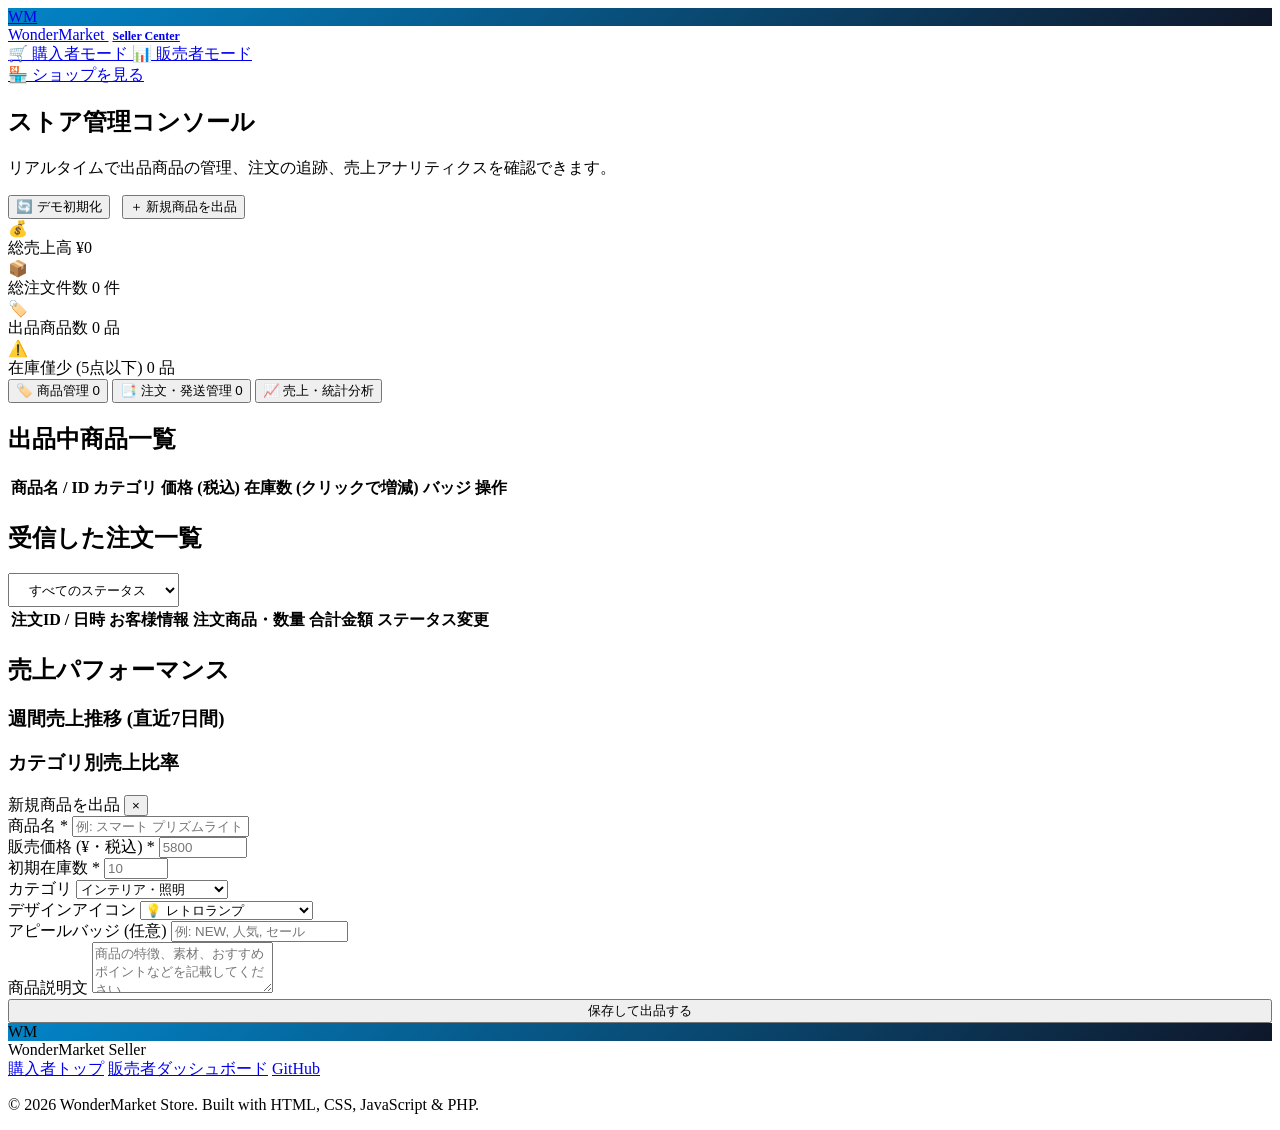
==== seller.html @ f1e98835 "Add files via upload" ====
<!DOCTYPE html>
<html lang="ja">
<head>
  <meta charset="UTF-8">
  <meta name="viewport" content="width=device-width, initial-scale=1.0">
  <title>WonderMarket | 販売者・ストア管理ダッシュボード</title>
  <link rel="stylesheet" href="css/style.css">
  <link rel="stylesheet" href="css/seller.css">
</head>
<body>

  <!-- サイト共通ヘッダー -->
  <header class="site-header">
    <div class="header-container">
      <a href="seller.html" class="brand-logo">
        <div class="brand-icon" style="background: linear-gradient(135deg, #0284c7, #0f172a);">WM</div>
        <span>WonderMarket <span style="font-size:0.75rem; font-weight:600; color:var(--text-muted); padding-left:4px;">Seller Center</span></span>
      </a>

      <!-- ユーザーロール切替 (購入者 / 販売者) -->
      <div class="mode-switcher" title="表示モードを切り替え">
        <a href="buyer.html" class="mode-btn">
          🛒 <span>購入者モード</span>
        </a>
        <a href="seller.html" class="mode-btn active seller">
          📊 <span>販売者モード</span>
        </a>
      </div>

      <div class="header-actions">
        <a href="buyer.html" class="btn btn-outline btn-sm">
          🏪 ショップを見る
        </a>
      </div>
    </div>
  </header>

  <main class="seller-container">
    <!-- 販売者バナー -->
    <section class="seller-header-banner">
      <div class="seller-banner-info">
        <h1>ストア管理コンソール</h1>
        <p>リアルタイムで出品商品の管理、注文の追跡、売上アナリティクスを確認できます。</p>
      </div>
      <div style="display:flex; gap:0.75rem; align-items:center;">
        <button type="button" class="btn btn-secondary btn-sm" id="btn-reset-demo" title="初期データに戻す">
          🔄 デモ初期化
        </button>
        <button type="button" class="btn btn-primary" id="btn-add-product">
          ＋ 新規商品を出品
        </button>
      </div>
    </section>

    <!-- KPIサマリーカード -->
    <section class="stats-grid">
      <div class="stat-card">
        <div class="stat-icon revenue">💰</div>
        <div class="stat-details">
          <span class="stat-label">総売上高</span>
          <span class="stat-value" id="kpi-total-sales">¥0</span>
        </div>
      </div>

      <div class="stat-card">
        <div class="stat-icon orders">📦</div>
        <div class="stat-details">
          <span class="stat-label">総注文件数</span>
          <span class="stat-value" id="kpi-order-count">0 件</span>
        </div>
      </div>

      <div class="stat-card">
        <div class="stat-icon products">🏷️</div>
        <div class="stat-details">
          <span class="stat-label">出品商品数</span>
          <span class="stat-value" id="kpi-product-count">0 品</span>
        </div>
      </div>

      <div class="stat-card">
        <div class="stat-icon alert">⚠️</div>
        <div class="stat-details">
          <span class="stat-label">在庫僅少 (5点以下)</span>
          <span class="stat-value" id="kpi-low-stock-count">0 品</span>
        </div>
      </div>
    </section>

    <!-- タブ切り替えバー -->
    <nav class="seller-tabs-nav">
      <button type="button" class="seller-tab-btn active" data-tab="products">
        🏷️ 商品管理 <span class="tab-badge" id="tab-badge-products">0</span>
      </button>
      <button type="button" class="seller-tab-btn" data-tab="orders">
        📑 注文・発送管理 <span class="tab-badge" id="tab-badge-orders">0</span>
      </button>
      <button type="button" class="seller-tab-btn" data-tab="analytics">
        📈 売上・統計分析
      </button>
    </nav>

    <!-- タブ1: 商品管理 -->
    <section class="tab-panel active" id="tab-panel-products">
      <div class="panel-header">
        <h2 class="panel-title">出品中商品一覧</h2>
      </div>

      <div class="table-card">
        <div class="table-responsive">
          <table class="data-table">
            <thead>
              <tr>
                <th>商品名 / ID</th>
                <th>カテゴリ</th>
                <th>価格 (税込)</th>
                <th>在庫数 (クリックで増減)</th>
                <th>バッジ</th>
                <th>操作</th>
              </tr>
            </thead>
            <tbody id="seller-products-tbody">
              <!-- 動的生成 -->
            </tbody>
          </table>
        </div>
      </div>
    </section>

    <!-- タブ2: 注文管理 -->
    <section class="tab-panel" id="tab-panel-orders">
      <div class="panel-header">
        <h2 class="panel-title">受信した注文一覧</h2>
        <div>
          <select id="order-filter-status" class="sort-select" style="padding:0.45rem 1rem;">
            <option value="all">すべてのステータス</option>
            <option value="pending">⏳ 注文受付</option>
            <option value="processing">📦 準備中</option>
            <option value="shipped">🚚 発送済み</option>
            <option value="cancelled">❌ キャンセル</option>
          </select>
        </div>
      </div>

      <div class="table-card">
        <div class="table-responsive">
          <table class="data-table">
            <thead>
              <tr>
                <th>注文ID / 日時</th>
                <th>お客様情報</th>
                <th>注文商品・数量</th>
                <th>合計金額</th>
                <th>ステータス変更</th>
              </tr>
            </thead>
            <tbody id="seller-orders-tbody">
              <!-- 動的生成 -->
            </tbody>
          </table>
        </div>
      </div>
    </section>

    <!-- タブ3: 売上分析 -->
    <section class="tab-panel" id="tab-panel-analytics">
      <div class="panel-header">
        <h2 class="panel-title">売上パフォーマンス</h2>
      </div>

      <div class="analytics-grid">
        <div class="chart-card">
          <h3>週間売上推移 (直近7日間)</h3>
          <div class="bar-chart" id="sales-bar-chart">
            <!-- 動的生成 -->
          </div>
        </div>

        <div class="chart-card">
          <h3>カテゴリ別売上比率</h3>
          <div class="category-pie-list" id="category-stats-list">
            <!-- 動的生成 -->
          </div>
        </div>
      </div>
    </section>
  </main>

  <!-- 商品登録・編集モーダル -->
  <div class="modal-overlay" id="product-form-modal">
    <div class="modal-card">
      <div class="modal-header">
        <span class="modal-title" id="form-modal-title">新規商品を出品</span>
        <button class="modal-close-btn" id="modal-product-close">&times;</button>
      </div>
      <form id="product-form">
        <input type="hidden" id="form-prod-id">
        <div class="modal-body">
          <div class="checkout-form">
            <div class="form-group">
              <label class="form-label" for="form-prod-name">商品名 <span style="color:var(--danger)">*</span></label>
              <input type="text" id="form-prod-name" class="form-input" placeholder="例: スマート プリズムライト" required>
            </div>

            <div class="form-grid">
              <div class="form-group">
                <label class="form-label" for="form-prod-price">販売価格 (¥・税込) <span style="color:var(--danger)">*</span></label>
                <input type="number" id="form-prod-price" class="form-input" min="100" max="1000000" placeholder="5800" required>
              </div>
              <div class="form-group">
                <label class="form-label" for="form-prod-stock">初期在庫数 <span style="color:var(--danger)">*</span></label>
                <input type="number" id="form-prod-stock" class="form-input" min="0" max="9999" placeholder="10" required>
              </div>
            </div>

            <div class="form-grid">
              <div class="form-group">
                <label class="form-label" for="form-prod-category">カテゴリ</label>
                <select id="form-prod-category" class="form-input">
                  <option value="interior">インテリア・照明</option>
                  <option value="gadget">デジタル・ガジェット</option>
                  <option value="daily">日用品・キッチン</option>
                  <option value="fashion">ファッション・雑貨</option>
                </select>
              </div>
              <div class="form-group">
                <label class="form-label" for="form-prod-image">デザインアイコン</label>
                <select id="form-prod-image" class="form-input">
                  <option value="lamp">💡 レトロランプ</option>
                  <option value="plant">🌱 浮遊プラント</option>
                  <option value="sound">📻 サウンドマシン</option>
                  <option value="tumbler">🥤 チタンタンブラー</option>
                  <option value="keyboard">⌨️ 蓄光キーボード</option>
                  <option value="diffuser">🌸 アロマディフューザー</option>
                  <option value="wallet">👛 本革ウォレット</option>
                  <option value="poster">🖼️ ホログラムポスター</option>
                </select>
              </div>
            </div>

            <div class="form-group">
              <label class="form-label" for="form-prod-badge">アピールバッジ (任意)</label>
              <input type="text" id="form-prod-badge" class="form-input" placeholder="例: NEW, 人気, セール">
            </div>

            <div class="form-group">
              <label class="form-label" for="form-prod-desc">商品説明文</label>
              <textarea id="form-prod-desc" class="form-input" rows="3" placeholder="商品の特徴、素材、おすすめポイントなどを記載してください。"></textarea>
            </div>
          </div>
        </div>
        <div class="modal-footer">
          <button type="submit" class="btn btn-primary" style="width: 100%;">保存して出品する</button>
        </div>
      </form>
    </div>
  </div>

  <!-- フッター -->
  <footer class="site-footer">
    <div class="footer-container">
      <div class="footer-top">
        <div class="brand-logo">
          <div class="brand-icon" style="background: linear-gradient(135deg, #0284c7, #0f172a);">WM</div>
          <span>WonderMarket Seller</span>
        </div>
        <div class="footer-links">
          <a href="buyer.html">購入者トップ</a>
          <a href="seller.html">販売者ダッシュボード</a>
          <a href="https://github.com" target="_blank" rel="noopener">GitHub</a>
        </div>
      </div>
      <div class="footer-bottom">
        <p>&copy; 2026 WonderMarket Store. Built with HTML, CSS, JavaScript & PHP.</p>
      </div>
    </div>
  </footer>

  <script src="js/store.js"></script>
  <script src="js/seller.js"></script>
</body>
</html>
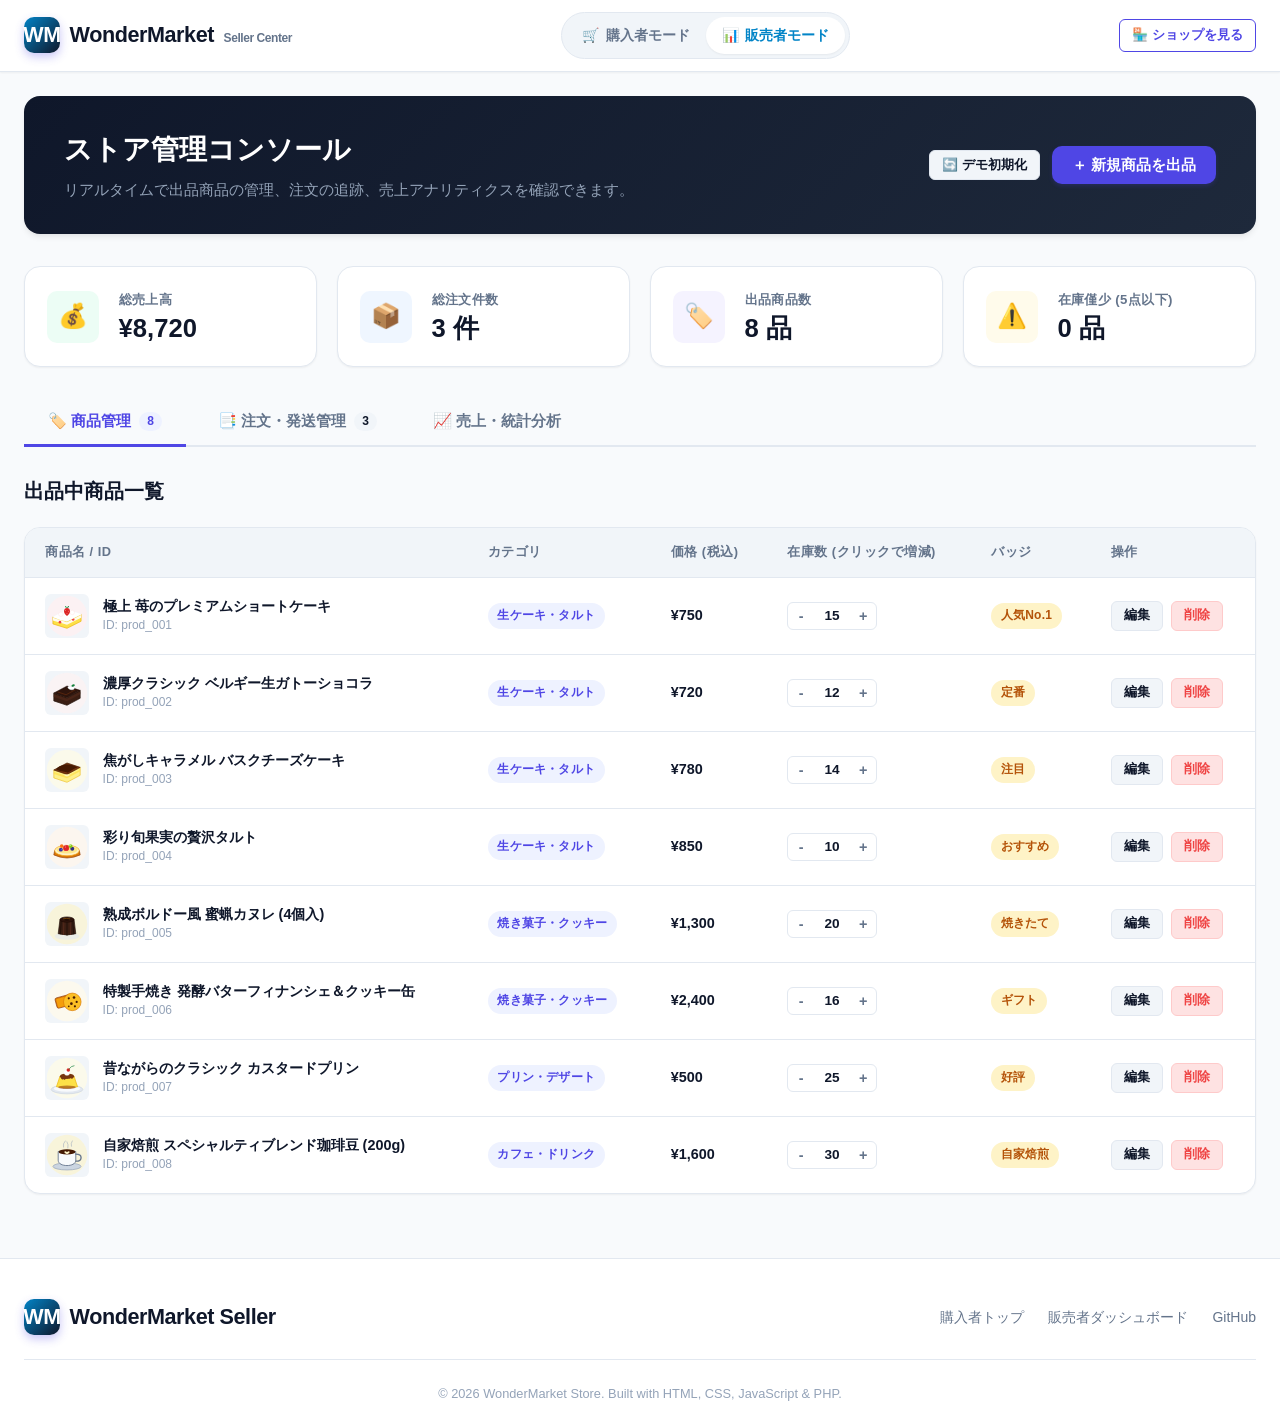
==== commit 80f1990d: "feat: 取り扱い商品を現実的なスイーツ・洋菓子に変更しREADMEの起動手順を改訂" ====
--- a/seller.html
+++ b/seller.html
@@ -217,23 +217,23 @@
               <div class="form-group">
                 <label class="form-label" for="form-prod-category">カテゴリ</label>
                 <select id="form-prod-category" class="form-input">
-                  <option value="interior">インテリア・照明</option>
-                  <option value="gadget">デジタル・ガジェット</option>
-                  <option value="daily">日用品・キッチン</option>
-                  <option value="fashion">ファッション・雑貨</option>
+                  <option value="cake">生ケーキ・タルト</option>
+                  <option value="baked">焼き菓子・クッキー</option>
+                  <option value="dessert">プリン・デザート</option>
+                  <option value="drink">カフェ・ドリンク</option>
                 </select>
               </div>
               <div class="form-group">
                 <label class="form-label" for="form-prod-image">デザインアイコン</label>
                 <select id="form-prod-image" class="form-input">
-                  <option value="lamp">💡 レトロランプ</option>
-                  <option value="plant">🌱 浮遊プラント</option>
-                  <option value="sound">📻 サウンドマシン</option>
-                  <option value="tumbler">🥤 チタンタンブラー</option>
-                  <option value="keyboard">⌨️ 蓄光キーボード</option>
-                  <option value="diffuser">🌸 アロマディフューザー</option>
-                  <option value="wallet">👛 本革ウォレット</option>
-                  <option value="poster">🖼️ ホログラムポスター</option>
+                  <option value="cake">🍰 苺のショートケーキ</option>
+                  <option value="chocolate">🍫 ガトーショコラ</option>
+                  <option value="cheesecake">🧀 バスクチーズケーキ</option>
+                  <option value="tart">🥧 フルーツタルト</option>
+                  <option value="canele">🧁 熟成カヌレ</option>
+                  <option value="cookie">🍪 焼き菓子・クッキー</option>
+                  <option value="pudding">🍮 カスタードプリン</option>
+                  <option value="coffee">☕ カフェ・珈琲</option>
                 </select>
               </div>
             </div>
--- a/css/style.css
+++ b/css/style.css
@@ -0,0 +1,471 @@
+/* ==========================================================
+   WonderMarket - Common Styles & Design System
+   ========================================================== */
+
+:root {
+  --primary: #4f46e5;
+  --primary-hover: #4338ca;
+  --primary-light: #eef2ff;
+  --primary-dark: #3730a3;
+  --secondary: #0ea5e9;
+  --accent: #f59e0b;
+  --success: #10b981;
+  --danger: #ef4444;
+  --warning: #f59e0b;
+  
+  --bg-main: #f8fafc;
+  --bg-surface: #ffffff;
+  --bg-subtle: #f1f5f9;
+  --bg-card: #ffffff;
+
+  --text-main: #0f172a;
+  --text-muted: #64748b;
+  --text-light: #94a3b8;
+  --text-white: #ffffff;
+
+  --border-color: #e2e8f0;
+  --border-focus: #818cf8;
+
+  --radius-sm: 6px;
+  --radius-md: 10px;
+  --radius-lg: 16px;
+  --radius-full: 9999px;
+
+  --shadow-sm: 0 1px 2px 0 rgba(0, 0, 0, 0.05);
+  --shadow-md: 0 4px 6px -1px rgba(0, 0, 0, 0.08), 0 2px 4px -2px rgba(0, 0, 0, 0.04);
+  --shadow-lg: 0 10px 15px -3px rgba(0, 0, 0, 0.08), 0 4px 6px -4px rgba(0, 0, 0, 0.03);
+  --shadow-xl: 0 20px 25px -5px rgba(0, 0, 0, 0.1), 0 8px 10px -6px rgba(0, 0, 0, 0.04);
+
+  --transition-fast: 0.15s ease;
+  --transition-normal: 0.25s ease;
+  --font-family: -apple-system, BlinkMacSystemFont, "Segoe UI", Roboto, "Helvetica Neue", Arial, sans-serif;
+}
+
+*, *::before, *::after {
+  box-sizing: border-box;
+  margin: 0;
+  padding: 0;
+}
+
+body {
+  font-family: var(--font-family);
+  background-color: var(--bg-main);
+  color: var(--text-main);
+  line-height: 1.6;
+  -webkit-font-smoothing: antialiased;
+  min-height: 100vh;
+  display: flex;
+  flex-direction: column;
+}
+
+a {
+  color: inherit;
+  text-decoration: none;
+}
+
+img, svg {
+  display: block;
+  max-width: 100%;
+}
+
+button, input, select, textarea {
+  font-family: inherit;
+  font-size: inherit;
+  border: none;
+  outline: none;
+}
+
+/* ==========================================================
+   Header & Navbar
+   ========================================================== */
+
+.site-header {
+  position: sticky;
+  top: 0;
+  z-index: 100;
+  background-color: rgba(255, 255, 255, 0.95);
+  backdrop-filter: blur(8px);
+  border-bottom: 1px solid var(--border-color);
+  box-shadow: var(--shadow-sm);
+}
+
+.header-container {
+  max-width: 1280px;
+  margin: 0 auto;
+  padding: 0.75rem 1.5rem;
+  display: flex;
+  align-items: center;
+  justify-content: space-between;
+  gap: 1rem;
+}
+
+.brand-logo {
+  display: flex;
+  align-items: center;
+  gap: 0.6rem;
+  font-weight: 800;
+  font-size: 1.35rem;
+  color: var(--text-main);
+  letter-spacing: -0.02em;
+}
+
+.brand-icon {
+  width: 36px;
+  height: 36px;
+  border-radius: var(--radius-md);
+  background: linear-gradient(135deg, #4f46e5, #0ea5e9);
+  display: flex;
+  align-items: center;
+  justify-content: center;
+  color: white;
+  box-shadow: 0 4px 10px rgba(79, 70, 229, 0.3);
+}
+
+/* Mode Switcher Pill */
+.mode-switcher {
+  display: flex;
+  background-color: var(--bg-subtle);
+  padding: 4px;
+  border-radius: var(--radius-full);
+  border: 1px solid var(--border-color);
+}
+
+.mode-btn {
+  display: flex;
+  align-items: center;
+  gap: 0.4rem;
+  padding: 0.45rem 1rem;
+  border-radius: var(--radius-full);
+  font-size: 0.875rem;
+  font-weight: 600;
+  color: var(--text-muted);
+  cursor: pointer;
+  transition: all var(--transition-fast);
+}
+
+.mode-btn:hover {
+  color: var(--text-main);
+}
+
+.mode-btn.active {
+  background-color: var(--bg-surface);
+  color: var(--primary);
+  box-shadow: var(--shadow-sm);
+}
+
+.mode-btn.active.seller {
+  color: #0284c7;
+}
+
+.header-actions {
+  display: flex;
+  align-items: center;
+  gap: 0.75rem;
+}
+
+/* Common Buttons */
+.btn {
+  display: inline-flex;
+  align-items: center;
+  justify-content: center;
+  gap: 0.5rem;
+  padding: 0.6rem 1.25rem;
+  border-radius: var(--radius-md);
+  font-size: 0.925rem;
+  font-weight: 600;
+  cursor: pointer;
+  transition: all var(--transition-fast);
+  white-space: nowrap;
+}
+
+.btn-primary {
+  background-color: var(--primary);
+  color: var(--text-white);
+  box-shadow: 0 2px 4px rgba(79, 70, 229, 0.2);
+}
+
+.btn-primary:hover {
+  background-color: var(--primary-hover);
+  transform: translateY(-1px);
+  box-shadow: 0 4px 8px rgba(79, 70, 229, 0.3);
+}
+
+.btn-secondary {
+  background-color: var(--bg-subtle);
+  color: var(--text-main);
+  border: 1px solid var(--border-color);
+}
+
+.btn-secondary:hover {
+  background-color: #e2e8f0;
+}
+
+.btn-outline {
+  background-color: transparent;
+  color: var(--primary);
+  border: 1px solid var(--primary);
+}
+
+.btn-outline:hover {
+  background-color: var(--primary-light);
+}
+
+.btn-danger {
+  background-color: #fee2e2;
+  color: var(--danger);
+  border: 1px solid #fecaca;
+}
+
+.btn-danger:hover {
+  background-color: #fca5a5;
+  color: #b91c1c;
+}
+
+.btn-sm {
+  padding: 0.35rem 0.75rem;
+  font-size: 0.8rem;
+  border-radius: var(--radius-sm);
+}
+
+/* ==========================================================
+   Badges & Tags
+   ========================================================== */
+.badge {
+  display: inline-flex;
+  align-items: center;
+  padding: 0.2rem 0.6rem;
+  border-radius: var(--radius-full);
+  font-size: 0.75rem;
+  font-weight: 700;
+  letter-spacing: 0.02em;
+}
+
+.badge-primary {
+  background-color: var(--primary-light);
+  color: var(--primary);
+}
+
+.badge-accent {
+  background-color: #fef3c7;
+  color: #b45309;
+}
+
+.badge-success {
+  background-color: #d1fae5;
+  color: #047857;
+}
+
+.badge-warning {
+  background-color: #ffedd5;
+  color: #c2410c;
+}
+
+.badge-danger {
+  background-color: #fee2e2;
+  color: #b91c1c;
+}
+
+/* ==========================================================
+   Modals & Overlays
+   ========================================================== */
+.modal-overlay {
+  position: fixed;
+  top: 0;
+  left: 0;
+  right: 0;
+  bottom: 0;
+  background-color: rgba(15, 23, 42, 0.6);
+  backdrop-filter: blur(4px);
+  display: flex;
+  align-items: center;
+  justify-content: center;
+  z-index: 1000;
+  opacity: 0;
+  visibility: hidden;
+  transition: all var(--transition-normal);
+  padding: 1rem;
+}
+
+.modal-overlay.active {
+  opacity: 1;
+  visibility: visible;
+}
+
+.modal-card {
+  background-color: var(--bg-surface);
+  border-radius: var(--radius-lg);
+  max-width: 600px;
+  width: 100%;
+  max-height: 90vh;
+  overflow-y: auto;
+  box-shadow: var(--shadow-xl);
+  transform: translateY(20px) scale(0.98);
+  transition: all var(--transition-normal);
+}
+
+.modal-overlay.active .modal-card {
+  transform: translateY(0) scale(1);
+}
+
+.modal-header {
+  padding: 1.25rem 1.5rem;
+  border-bottom: 1px solid var(--border-color);
+  display: flex;
+  align-items: center;
+  justify-content: space-between;
+}
+
+.modal-title {
+  font-size: 1.25rem;
+  font-weight: 700;
+  color: var(--text-main);
+}
+
+.modal-close-btn {
+  background: transparent;
+  cursor: pointer;
+  color: var(--text-muted);
+  padding: 4px;
+  border-radius: var(--radius-sm);
+  display: flex;
+  align-items: center;
+  justify-content: center;
+  transition: all var(--transition-fast);
+}
+
+.modal-close-btn:hover {
+  background-color: var(--bg-subtle);
+  color: var(--text-main);
+}
+
+.modal-body {
+  padding: 1.5rem;
+}
+
+.modal-footer {
+  padding: 1rem 1.5rem;
+  border-top: 1px solid var(--border-color);
+  display: flex;
+  align-items: center;
+  justify-content: flex-end;
+  gap: 0.75rem;
+  background-color: var(--bg-subtle);
+  border-bottom-left-radius: var(--radius-lg);
+  border-bottom-right-radius: var(--radius-lg);
+}
+
+/* ==========================================================
+   Toast Notifications
+   ========================================================== */
+#toast-container {
+  position: fixed;
+  bottom: 1.5rem;
+  right: 1.5rem;
+  z-index: 2000;
+  display: flex;
+  flex-direction: column;
+  gap: 0.5rem;
+  pointer-events: none;
+}
+
+.toast {
+  pointer-events: auto;
+  display: flex;
+  align-items: center;
+  gap: 0.75rem;
+  background-color: #1e293b;
+  color: white;
+  padding: 0.85rem 1.25rem;
+  border-radius: var(--radius-md);
+  box-shadow: var(--shadow-lg);
+  font-size: 0.9rem;
+  font-weight: 500;
+  animation: toastIn 0.3s cubic-bezier(0.16, 1, 0.3, 1) forwards;
+  max-width: 380px;
+}
+
+.toast.toast-success {
+  border-left: 4px solid var(--success);
+}
+
+.toast.toast-info {
+  border-left: 4px solid var(--secondary);
+}
+
+.toast.toast-error {
+  border-left: 4px solid var(--danger);
+}
+
+@keyframes toastIn {
+  from {
+    opacity: 0;
+    transform: translateY(15px) scale(0.95);
+  }
+  to {
+    opacity: 1;
+    transform: translateY(0) scale(1);
+  }
+}
+
+/* ==========================================================
+   Footer
+   ========================================================== */
+.site-footer {
+  margin-top: auto;
+  background-color: #ffffff;
+  border-top: 1px solid var(--border-color);
+  padding: 2.5rem 1.5rem 1.5rem;
+  color: var(--text-muted);
+  font-size: 0.875rem;
+}
+
+.footer-container {
+  max-width: 1280px;
+  margin: 0 auto;
+  display: flex;
+  flex-direction: column;
+  gap: 1.5rem;
+}
+
+.footer-top {
+  display: flex;
+  justify-content: space-between;
+  align-items: center;
+  flex-wrap: wrap;
+  gap: 1rem;
+}
+
+.footer-links {
+  display: flex;
+  gap: 1.5rem;
+}
+
+.footer-links a:hover {
+  color: var(--primary);
+}
+
+.footer-bottom {
+  text-align: center;
+  padding-top: 1.5rem;
+  border-top: 1px solid var(--border-color);
+  font-size: 0.8rem;
+  color: var(--text-light);
+}
+
+/* ==========================================================
+   Responsive
+   ========================================================== */
+@media (max-width: 768px) {
+  .header-container {
+    flex-wrap: wrap;
+  }
+  .brand-logo {
+    font-size: 1.15rem;
+  }
+  .mode-switcher {
+    order: 3;
+    width: 100%;
+    justify-content: center;
+    margin-top: 0.25rem;
+  }
+}
--- a/css/seller.css
+++ b/css/seller.css
@@ -0,0 +1,460 @@
+/* ==========================================================
+   WonderMarket - Seller (Dashboard) Specific Styles
+   ========================================================== */
+
+.seller-container {
+  max-width: 1280px;
+  margin: 1.5rem auto 4rem;
+  padding: 0 1.5rem;
+  width: 100%;
+}
+
+/* Seller Top Banner */
+.seller-header-banner {
+  background: linear-gradient(135deg, #0f172a 0%, #1e293b 100%);
+  color: white;
+  padding: 2rem 2.5rem;
+  border-radius: var(--radius-lg);
+  margin-bottom: 2rem;
+  display: flex;
+  justify-content: space-between;
+  align-items: center;
+  flex-wrap: wrap;
+  gap: 1.5rem;
+  box-shadow: var(--shadow-md);
+}
+
+.seller-banner-info h1 {
+  font-size: 1.75rem;
+  font-weight: 800;
+  display: flex;
+  align-items: center;
+  gap: 0.75rem;
+}
+
+.seller-banner-info p {
+  color: #94a3b8;
+  margin-top: 0.35rem;
+  font-size: 0.95rem;
+}
+
+/* Stat KPI Cards */
+.stats-grid {
+  display: grid;
+  grid-template-columns: repeat(auto-fit, minmax(220px, 1fr));
+  gap: 1.25rem;
+  margin-bottom: 2rem;
+}
+
+.stat-card {
+  background-color: var(--bg-surface);
+  border: 1px solid var(--border-color);
+  border-radius: var(--radius-lg);
+  padding: 1.35rem;
+  box-shadow: var(--shadow-sm);
+  display: flex;
+  align-items: center;
+  gap: 1.25rem;
+  transition: transform var(--transition-fast);
+}
+
+.stat-card:hover {
+  transform: translateY(-2px);
+  box-shadow: var(--shadow-md);
+}
+
+.stat-icon {
+  width: 52px;
+  height: 52px;
+  border-radius: var(--radius-md);
+  display: flex;
+  align-items: center;
+  justify-content: center;
+  font-size: 1.5rem;
+  flex-shrink: 0;
+}
+
+.stat-icon.revenue {
+  background-color: #ecfdf5;
+  color: #10b981;
+}
+
+.stat-icon.orders {
+  background-color: #eff6ff;
+  color: #3b82f6;
+}
+
+.stat-icon.products {
+  background-color: #f5f3ff;
+  color: #8b5cf6;
+}
+
+.stat-icon.alert {
+  background-color: #fffbeb;
+  color: #f59e0b;
+}
+
+.stat-details {
+  display: flex;
+  flex-direction: column;
+}
+
+.stat-label {
+  font-size: 0.825rem;
+  color: var(--text-muted);
+  font-weight: 600;
+  text-transform: uppercase;
+  letter-spacing: 0.03em;
+}
+
+.stat-value {
+  font-size: 1.6rem;
+  font-weight: 800;
+  color: var(--text-main);
+  margin-top: 0.2rem;
+  line-height: 1.2;
+}
+
+/* Tabs Navigation */
+.seller-tabs-nav {
+  display: flex;
+  gap: 0.5rem;
+  border-bottom: 2px solid var(--border-color);
+  margin-bottom: 1.75rem;
+}
+
+.seller-tab-btn {
+  padding: 0.75rem 1.5rem;
+  font-weight: 700;
+  font-size: 0.95rem;
+  color: var(--text-muted);
+  background: transparent;
+  cursor: pointer;
+  border-bottom: 3px solid transparent;
+  margin-bottom: -2px;
+  display: flex;
+  align-items: center;
+  gap: 0.5rem;
+  transition: all var(--transition-fast);
+}
+
+.seller-tab-btn:hover {
+  color: var(--text-main);
+}
+
+.seller-tab-btn.active {
+  color: var(--primary);
+  border-bottom-color: var(--primary);
+}
+
+.tab-badge {
+  background-color: var(--bg-subtle);
+  color: var(--text-main);
+  font-size: 0.75rem;
+  padding: 0.15rem 0.5rem;
+  border-radius: var(--radius-full);
+}
+
+.seller-tab-btn.active .tab-badge {
+  background-color: var(--primary-light);
+  color: var(--primary);
+}
+
+/* Tab Panels */
+.tab-panel {
+  display: none;
+}
+
+.tab-panel.active {
+  display: block;
+  animation: fadeIn 0.2s ease-in-out;
+}
+
+@keyframes fadeIn {
+  from { opacity: 0; transform: translateY(4px); }
+  to { opacity: 1; transform: translateY(0); }
+}
+
+/* Panel Header */
+.panel-header {
+  display: flex;
+  justify-content: space-between;
+  align-items: center;
+  flex-wrap: wrap;
+  gap: 1rem;
+  margin-bottom: 1.25rem;
+}
+
+.panel-title {
+  font-size: 1.25rem;
+  font-weight: 800;
+  color: var(--text-main);
+}
+
+/* Tables */
+.table-card {
+  background-color: var(--bg-surface);
+  border: 1px solid var(--border-color);
+  border-radius: var(--radius-lg);
+  overflow: hidden;
+  box-shadow: var(--shadow-sm);
+}
+
+.table-responsive {
+  width: 100%;
+  overflow-x: auto;
+}
+
+.data-table {
+  width: 100%;
+  border-collapse: collapse;
+  text-align: left;
+  font-size: 0.9rem;
+}
+
+.data-table th {
+  background-color: var(--bg-subtle);
+  padding: 0.9rem 1.25rem;
+  font-weight: 700;
+  color: var(--text-muted);
+  font-size: 0.8rem;
+  text-transform: uppercase;
+  letter-spacing: 0.04em;
+  border-bottom: 1px solid var(--border-color);
+}
+
+.data-table td {
+  padding: 1rem 1.25rem;
+  border-bottom: 1px solid var(--border-color);
+  vertical-align: middle;
+  color: var(--text-main);
+}
+
+.data-table tbody tr:hover {
+  background-color: #f8fafc;
+}
+
+.data-table tbody tr:last-child td {
+  border-bottom: none;
+}
+
+.table-product-cell {
+  display: flex;
+  align-items: center;
+  gap: 0.85rem;
+}
+
+.table-thumb {
+  width: 44px;
+  height: 44px;
+  border-radius: var(--radius-sm);
+  background-color: var(--bg-subtle);
+  display: flex;
+  align-items: center;
+  justify-content: center;
+  flex-shrink: 0;
+}
+
+.product-cell-name {
+  font-weight: 700;
+  color: var(--text-main);
+  line-height: 1.3;
+}
+
+.product-cell-id {
+  font-size: 0.75rem;
+  color: var(--text-light);
+}
+
+/* Stock editor inline */
+.stock-stepper {
+  display: inline-flex;
+  align-items: center;
+  border: 1px solid var(--border-color);
+  border-radius: var(--radius-sm);
+  background-color: white;
+}
+
+.stock-btn {
+  width: 26px;
+  height: 26px;
+  background: transparent;
+  cursor: pointer;
+  display: flex;
+  align-items: center;
+  justify-content: center;
+  font-weight: 700;
+  color: var(--text-muted);
+}
+
+.stock-btn:hover {
+  color: var(--primary);
+  background-color: var(--bg-subtle);
+}
+
+.stock-value {
+  width: 36px;
+  text-align: center;
+  font-weight: 700;
+  font-size: 0.85rem;
+}
+
+.stock-value.low {
+  color: var(--danger);
+}
+
+/* Order Status Badges & Select */
+.status-select {
+  padding: 0.4rem 0.75rem;
+  border-radius: var(--radius-sm);
+  font-size: 0.8rem;
+  font-weight: 700;
+  cursor: pointer;
+  border: 1px solid var(--border-color);
+}
+
+.status-pending {
+  background-color: #fffbeb;
+  color: #b45309;
+  border-color: #fef3c7;
+}
+
+.status-processing {
+  background-color: #eff6ff;
+  color: #1d4ed8;
+  border-color: #dbeafe;
+}
+
+.status-shipped {
+  background-color: #ecfdf5;
+  color: #047857;
+  border-color: #a7f3d0;
+}
+
+.status-cancelled {
+  background-color: #fef2f2;
+  color: #b91c1c;
+  border-color: #fecaca;
+}
+
+/* Analytics Chart Preview */
+.analytics-grid {
+  display: grid;
+  grid-template-columns: 2fr 1fr;
+  gap: 1.5rem;
+}
+
+@media (max-width: 900px) {
+  .analytics-grid {
+    grid-template-columns: 1fr;
+  }
+}
+
+.chart-card {
+  background-color: var(--bg-surface);
+  border: 1px solid var(--border-color);
+  border-radius: var(--radius-lg);
+  padding: 1.5rem;
+  box-shadow: var(--shadow-sm);
+}
+
+.chart-card h3 {
+  font-size: 1.1rem;
+  font-weight: 700;
+  margin-bottom: 1.25rem;
+}
+
+.bar-chart {
+  display: flex;
+  align-items: flex-end;
+  justify-content: space-between;
+  gap: 1rem;
+  height: 220px;
+  padding-top: 1.5rem;
+  border-bottom: 1px solid var(--border-color);
+}
+
+.chart-col {
+  flex: 1;
+  display: flex;
+  flex-direction: column;
+  align-items: center;
+  height: 100%;
+  justify-content: flex-end;
+  gap: 0.5rem;
+}
+
+.chart-bar {
+  width: 100%;
+  max-width: 42px;
+  background: linear-gradient(180deg, #4f46e5 0%, #818cf8 100%);
+  border-radius: 4px 4px 0 0;
+  transition: height 0.6s cubic-bezier(0.16, 1, 0.3, 1);
+  position: relative;
+}
+
+.chart-bar:hover::after {
+  content: attr(data-tooltip);
+  position: absolute;
+  top: -30px;
+  left: 50%;
+  transform: translateX(-50%);
+  background-color: #0f172a;
+  color: white;
+  padding: 3px 6px;
+  border-radius: 4px;
+  font-size: 0.75rem;
+  white-space: nowrap;
+  pointer-events: none;
+}
+
+.chart-label {
+  font-size: 0.75rem;
+  color: var(--text-muted);
+  font-weight: 600;
+}
+
+.category-pie-list {
+  display: flex;
+  flex-direction: column;
+  gap: 1rem;
+}
+
+.category-row {
+  display: flex;
+  flex-direction: column;
+  gap: 0.35rem;
+}
+
+.cat-info {
+  display: flex;
+  justify-content: space-between;
+  font-size: 0.85rem;
+  font-weight: 600;
+}
+
+.progress-track {
+  height: 8px;
+  background-color: var(--bg-subtle);
+  border-radius: var(--radius-full);
+  overflow: hidden;
+}
+
+.progress-bar {
+  height: 100%;
+  border-radius: var(--radius-full);
+  background-color: var(--primary);
+}
+
+/* Modal Form Styles */
+.form-grid {
+  display: grid;
+  grid-template-columns: 1fr 1fr;
+  gap: 1rem;
+}
+
+@media (max-width: 600px) {
+  .form-grid {
+    grid-template-columns: 1fr;
+  }
+}
